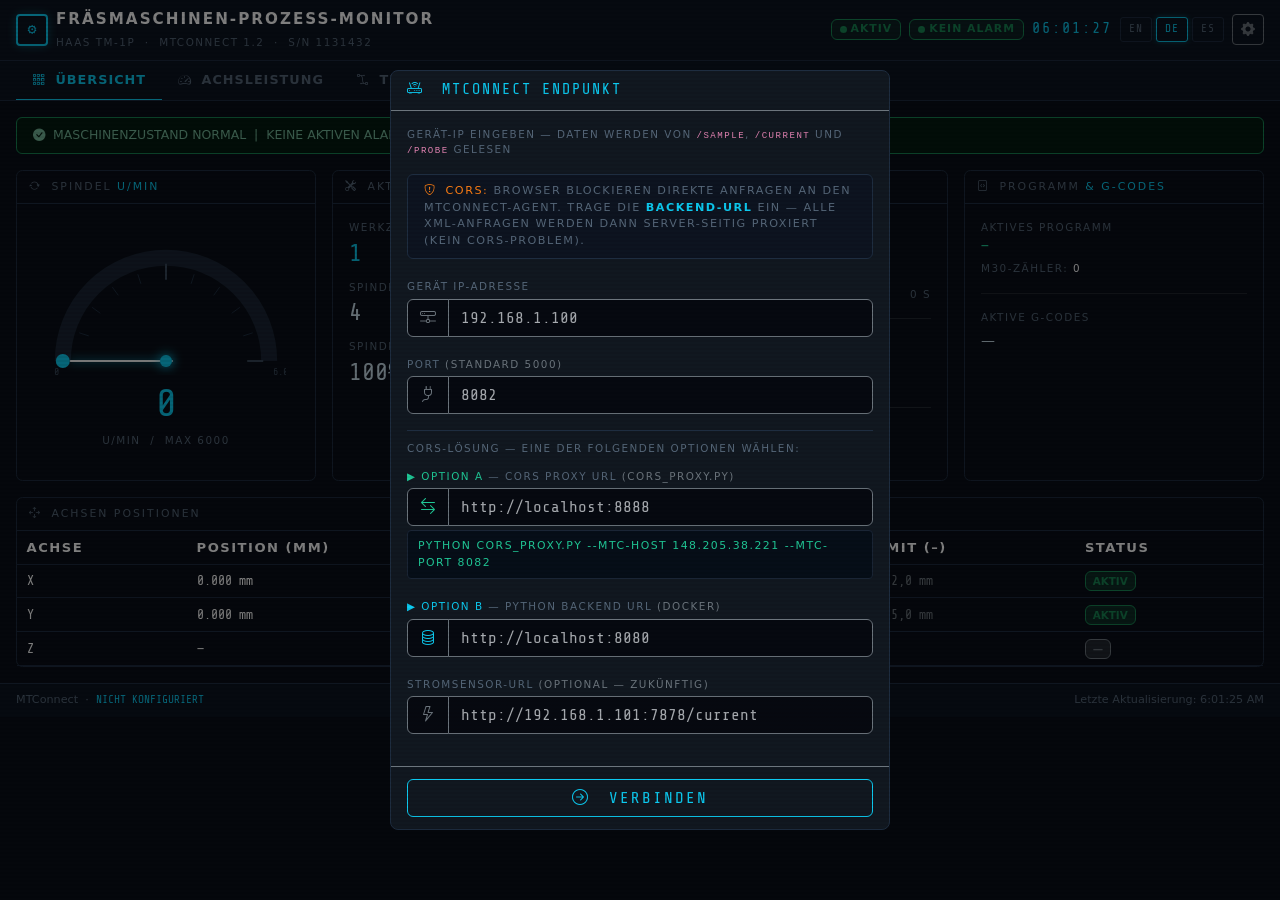
==== IIoT_Haas/frontend/index.html @ 9e387fed "add first functional working Dashboard" ====
<!DOCTYPE html>
<!-- Dokumenttyp-Deklaration: teilt dem Browser mit, dass dies HTML5 ist -->

<html lang="de" data-bs-theme="dark">
<!-- lang wird von setLanguage() dynamisch auf "en", "de" oder "es" gesetzt -->
<!-- data-bs-theme="dark": Bootstrap 5.3 aktiviert damit automatisch den Dunkelmodus -->

<head>
  <!-- HEAD-Bereich: enthält Metadaten, Stylesheets und Seitentitel (wird nicht angezeigt) -->

  <meta charset="UTF-8"/>
  <!-- Zeichenkodierung: UTF-8 unterstützt alle Sonderzeichen, Umlaute und Sonderzeichen aller Sprachen -->

  <meta name="viewport" content="width=device-width, initial-scale=1.0"/>
  <!-- Viewport-Einstellung: passt die Darstellung auf Mobilgeräte an (responsive Design) -->

  <title data-i18n="pageTitle">CNC Fräsmaschinen-Dashboard — TM-1P</title>
  <!-- data-i18n: eigenes Attribut → setLanguage() sucht alle Elemente mit diesem Attribut
       und ersetzt deren Textinhalt mit dem Übersetzungsschlüssel aus dem i18n-Dictionary -->

  <!-- Bootstrap 5.3 CSS: stellt das Rastersystem, Karten, Buttons, Tabellen, Modal usw. bereit -->
  <link rel="stylesheet" href="https://cdn.jsdelivr.net/npm/bootstrap@5.3.3/dist/css/bootstrap.min.css"/>

  <!-- Bootstrap Icons: Vektorsymbole als CSS-Klassen (z.B. bi bi-tools, bi bi-speedometer2) -->
  <link rel="stylesheet" href="https://cdn.jsdelivr.net/npm/bootstrap-icons@1.11.3/font/bootstrap-icons.min.css"/>

  <!-- Google Font "Share Tech Mono": Monospace-Schrift für Messwerte und Koordinaten -->
  <link rel="stylesheet" href="https://fonts.googleapis.com/css2?family=Share+Tech+Mono&display=swap"/>

  <!-- Eigene Stildatei: Farbvariablen, Canvas-Regeln, Tachometer-Layouts, CRT-Effekt usw. -->
  <link rel="stylesheet" href="../css/styles_iiot.css"/>

  <style>
    /* ── Sprachschalter-Styling ──────────────────────────────────────────── */
    /* Drei Flaggen/Kürzel-Buttons in der Navbar rechts neben der Uhr */
    .lang-btn {
      background: transparent;
      border: 1px solid #1e2d40;        /* Dezenter Rahmen in der Hintergrundfarbe */
      border-radius: 3px;
      color: #566779;                   /* Gedämpfte Standardfarbe */
      font-family: 'Share Tech Mono', monospace;
      font-size: .7rem;
      letter-spacing: 1px;
      padding: 3px 8px;
      cursor: pointer;
      transition: color .2s, border-color .2s;   /* Sanfter Farbübergang beim Hover */
    }
    .lang-btn:hover {
      color: #c8dce8;
      border-color: #3a4a5c;
    }
    .lang-btn.active {
      /* Aktive Sprache: Cyan-Akzent und leuchtender Rand */
      color: #0dcaf0;
      border-color: #0dcaf0;
      box-shadow: 0 0 6px rgba(13, 202, 240, .3);
    }
  </style>

</head>

<body>
<!-- BODY-Bereich: alles was hier steht wird im Browser angezeigt -->


<!-- ═══════════════════════════════════════════════════════════════════════ -->
<!--  KONFIGURATIONSMODAL                                                    -->
<!--  Erscheint beim ersten Start oder beim Klick auf das Zahnrad-Symbol.   -->
<!--  Hier werden IP, Port, Sensor-URL und Backend-URL eingegeben.          -->
<!--  Alle sichtbaren Texte tragen data-i18n-Attribute für die Übersetzung. -->
<!-- ═══════════════════════════════════════════════════════════════════════ -->

<div class="modal fade"
     id="configModal"
     data-bs-backdrop="static"
     tabindex="-1"
     aria-labelledby="configModalLabel"
     aria-hidden="true">
  <!-- modal fade: Bootstrap-Modal mit Ein-/Ausblend-Animation -->
  <!-- data-bs-backdrop="static": Modal kann NICHT durch Klick auf den Hintergrund geschlossen werden -->

  <div class="modal-dialog modal-dialog-centered">
    <!-- modal-dialog-centered: zentriert das Modal vertikal auf dem Bildschirm -->

    <div class="modal-content">

      <!-- Kopfzeile des Modals -->
      <div class="modal-header border-secondary py-2">
        <h5 class="modal-title mono text-accent"
            id="configModalLabel"
            style="letter-spacing:2px; font-size:.95rem;">
          <i class="bi bi-router me-2"></i>
          <span data-i18n="modalTitle">MTCONNECT ENDPUNKT</span>
          <!-- data-i18n="modalTitle": Schlüssel im i18n-Dictionary → wird übersetzt -->
        </h5>
      </div>

      <!-- Hauptinhalt des Modals (die Eingabefelder) -->
      <div class="modal-body">

        <!-- Erklärungstext über den Eingabefeldern -->
        <p class="lbl mb-3" data-i18n="modalDesc">
          Gerät-IP eingeben — Daten werden von
          <code>/sample</code>, <code>/current</code> und <code>/probe</code> gelesen
        </p>

        <!-- CORS info banner — shown always -->
        <div class="alert alert-secondary py-2 mb-3 lbl" style="font-size:.7rem; border:1px solid #1e2d40; background:#0d1420;">
          <i class="bi bi-shield-exclamation me-1" style="color:#fd7e14;"></i>
          <span style="color:#fd7e14;">CORS:</span>
          <span style="color:#566779;">
            Browser blockieren direkte Anfragen an den MTConnect-Agent.
            Trage die <strong style="color:#0dcaf0;">Backend-URL</strong> ein —
            alle XML-Anfragen werden dann server-seitig proxiert (kein CORS-Problem).
          </span>
        </div>
        <!-- data-i18n auf einem p-Tag mit code-Elementen:
             Der Inhalt wird per innerHTML ersetzt → code-Tags bleiben erhalten
             weil die Übersetzungen ebenfalls HTML-Strings enthalten -->

        <!-- ─── Eingabefeld: IP-Adresse ─────────────────────────────────── -->
        <label class="lbl mb-1" for="inputIP" data-i18n="labelIP">GERÄT IP-ADRESSE</label>
        <div class="input-group mb-3">
          <span class="input-group-text border-secondary modal-input-bg">
            <i class="bi bi-hdd-network text-secondary"></i>
          </span>
          <input id="inputIP"
                 type="text"
                 class="form-control border-secondary mono text-info modal-input-bg"
                 placeholder="192.168.1.100"
                 autocomplete="off"
                 spellcheck="false"/>
        </div>

        <!-- ─── Eingabefeld: Port ────────────────────────────────────────── -->
        <label class="lbl mb-1" for="inputPort">
          <span data-i18n="labelPort">PORT</span>
          <span class="text-secondary" data-i18n="labelPortHint">(Standard 8082)</span>
        </label>
        <div class="input-group mb-3">
          <span class="input-group-text border-secondary modal-input-bg">
            <i class="bi bi-plug text-secondary"></i>
          </span>
          <input id="inputPort"
                 type="text"
                 class="form-control border-secondary mono text-info modal-input-bg"
                 placeholder="8082"
                 autocomplete="off"/>
        </div>

        <!-- ─── Trennlinie ────────────────────────────────────────────────── -->
        <div class="lbl mb-2" style="border-top:1px solid #1e2d40; padding-top:10px;">
          CORS-LÖSUNG — eine der folgenden Optionen wählen:
        </div>

        <!-- ─── Option A: CORS-Proxy (empfohlen) ─────────────────────────── -->
        <!-- Startet cors_proxy.py lokal → leitet XML server-seitig weiter    -->
        <label class="lbl mb-1" for="inputProxy">
          <span style="color:#20c997;">▶ OPTION A</span>
          — CORS PROXY URL
          <span class="text-secondary">(cors_proxy.py)</span>
        </label>
        <div class="input-group mb-1">
          <span class="input-group-text border-secondary modal-input-bg">
            <i class="bi bi-arrow-left-right" style="color:#20c997;"></i>
          </span>
          <input id="inputProxy"
                 type="text"
                 class="form-control border-secondary mono modal-input-bg"
                 style="color:#20c997;"
                 placeholder="http://localhost:8888"
                 autocomplete="off"/>
        </div>
        <!-- Befehl zum Starten des Proxys — direkt kopierbar -->
        <div class="lbl mb-3" style="background:#060e18; border:1px solid #1a2535;
             border-radius:4px; padding:7px 10px; font-size:.68rem; color:#3a4a5c;">
          <span style="color:#20c997; user-select:all;">python cors_proxy.py --mtc-host 148.205.38.221 --mtc-port 8082</span>
        </div>

        <!-- ─── Option B: Python-Backend (Docker) ────────────────────────── -->
        <label class="lbl mb-1" for="inputBackend">
          <span style="color:#0dcaf0;">▶ OPTION B</span>
          — PYTHON BACKEND URL
          <span class="text-secondary">(Docker)</span>
        </label>
        <div class="input-group mb-3">
          <span class="input-group-text border-secondary modal-input-bg">
            <i class="bi bi-database" style="color:#0dcaf0;"></i>
          </span>
          <input id="inputBackend"
                 type="text"
                 class="form-control border-secondary mono modal-input-bg"
                 style="color:#0dcaf0;"
                 placeholder="http://localhost:8080"
                 autocomplete="off"/>
        </div>

        <!-- ─── Stromsensor-URL (optional, zukünftig) ────────────────────── -->
        <label class="lbl mb-1" for="inputSensor">
          STROMSENSOR-URL
          <span class="text-secondary">(optional — zukünftig)</span>
        </label>
        <div class="input-group mb-3">
          <span class="input-group-text border-secondary modal-input-bg">
            <i class="bi bi-lightning text-secondary"></i>
          </span>
          <input id="inputSensor"
                 type="text"
                 class="form-control border-secondary mono modal-input-bg"
                 style="color:#566779;"
                 placeholder="http://192.168.1.101:7878/current"
                 autocomplete="off"/>
        </div>

        <!-- Feedback-Bereich: zeigt Verbindungsstatus an (grün/rot/grau) -->
        <div id="connFeedback" class="alert py-2 mb-0 d-none" role="alert"></div>
        <!-- d-none: zunächst versteckt; app.js macht ihn sichtbar nach dem Verbindungsversuch -->

      </div><!-- /modal-body -->

      <!-- Fußzeile des Modals mit dem Verbinden-Button -->
      <div class="modal-footer border-secondary py-2">
        <button class="btn btn-outline-info w-100 mono"
                style="letter-spacing:2px;"
                onclick="applyConfig()">
          <!-- onclick="applyConfig()": ruft die Funktion in app.js auf -->
          <i class="bi bi-arrow-right-circle me-2"></i>
          <span data-i18n="btnConnect">VERBINDEN</span>
        </button>
      </div>

    </div><!-- /modal-content -->
  </div><!-- /modal-dialog -->
</div><!-- /configModal -->


<!-- ═══════════════════════════════════════════════════════════════════════ -->
<!--  NAVIGATIONSLEISTE (Navbar)                                             -->
<!--  Zeigt Logo, Gerätename, Statusbadges, Uhr, Sprache und Einstellungen  -->
<!-- ═══════════════════════════════════════════════════════════════════════ -->

<nav class="navbar navbar-dark px-3 py-2">
  <!-- navbar navbar-dark: Bootstrap-Navigationsleiste im Dunkelmodus -->

  <!-- Linke Seite: Logo + Gerätename -->
  <div class="d-flex align-items-center gap-2">

    <!-- Logo-Icon (Zahnrad-Symbol mit Leuchtrahmen aus styles.css) -->
    <span class="brand-icon">⚙</span>

    <div>
      <span class="navbar-brand mb-0 text-white fw-bold"
            style="letter-spacing:2px; font-size:.95rem;"
            data-i18n="navTitle">
        FRÄSMASCHINEN-PROZESS-MONITOR
      </span><br>
      <!-- Untertitel mit festen technischen Angaben (keine Übersetzung nötig) -->
      <span class="lbl">HAAS TM-1P &nbsp;·&nbsp; MTConnect 1.2 &nbsp;·&nbsp; S/N 1131432</span>
    </div>
  </div>

  <!-- Rechte Seite: Statusbadges + Uhr + Sprachschalter + Einstellungsbutton -->
  <div class="d-flex align-items-center gap-2 flex-wrap">
    <!-- flex-wrap: Elemente umbrechen wenn der Platz nicht reicht -->

    <!-- Maschinenstatus-Badge -->
    <span id="machineStatus"
          class="badge d-flex align-items-center gap-1 px-2 py-1 border border-success text-success bg-success bg-opacity-10"
          style="font-size:.68rem; letter-spacing:1px;">
      <span class="pulse-dot"></span>
      <!-- pulse-dot: pulsierender Punkt aus styles.css -->
      <span id="statusText" data-i18n="statusActive">AKTIV</span>
    </span>

    <!-- Alarmstatus-Badge -->
    <span id="alarmStatus"
          class="badge d-flex align-items-center gap-1 px-2 py-1 border border-success text-success bg-success bg-opacity-10"
          style="font-size:.68rem; letter-spacing:1px;">
      <span class="pulse-dot"></span>
      <span id="alarmText" data-i18n="statusNoAlarm">KEIN ALARM</span>
    </span>

    <!-- Wanduhr: wird von tickClock() in app.js jede Sekunde aktualisiert -->
    <span id="wallClock" class="mono text-accent" style="font-size:.95rem; letter-spacing:2px;">
      --:--:--
    </span>

    <!-- ── Sprachschalter: drei Buttons (EN / DE / ES) ─────────────────── -->
    <!-- setLanguage() in i18n.js wird beim Klick aufgerufen               -->
    <!-- Die aktive Sprache erhält die CSS-Klasse "active" (Cyan-Farbe)    -->
    <div class="d-flex gap-1">
      <button class="lang-btn" id="lang-en" onclick="setLanguage('en')">EN</button>
      <button class="lang-btn active" id="lang-de" onclick="setLanguage('de')">DE</button>
      <button class="lang-btn" id="lang-es" onclick="setLanguage('es')">ES</button>
    </div>
    <!-- lang-btn active: Standardsprache Deutsch ist beim Start aktiv -->

    <!-- Zahnrad-Button: öffnet das Konfigurationsmodal -->
    <button class="btn btn-sm btn-outline-secondary"
            data-bs-toggle="modal"
            data-bs-target="#configModal"
            title="Configure endpoint">
      <i class="bi bi-gear-fill"></i>
    </button>

  </div>
</nav><!-- /navbar -->


<!-- ═══════════════════════════════════════════════════════════════════════ -->
<!--  TAB-LEISTE                                                             -->
<!--  Vier Tabs: Übersicht, Achsleistung, Trajektorie, Stromsensor           -->
<!--  Alle Tab-Beschriftungen tragen data-i18n-Attribute                     -->
<!-- ═══════════════════════════════════════════════════════════════════════ -->

<ul class="nav nav-tabs" id="mainTabs" role="tablist">
  <!-- nav nav-tabs: Bootstrap-Komponente für Tab-Navigation -->

  <li class="nav-item" role="presentation">
    <button class="nav-link active" data-bs-toggle="tab" data-bs-target="#tab-overview" type="button" role="tab">
      <i class="bi bi-grid-3x3-gap me-1"></i>
      <span data-i18n="tabOverview">ÜBERSICHT</span>
    </button>
  </li>

  <li class="nav-item" role="presentation">
    <button class="nav-link" data-bs-toggle="tab" data-bs-target="#tab-axes" type="button" role="tab">
      <i class="bi bi-speedometer2 me-1"></i>
      <span data-i18n="tabAxes">ACHSLEISTUNG</span>
    </button>
  </li>

  <li class="nav-item" role="presentation">
    <button class="nav-link" data-bs-toggle="tab" data-bs-target="#tab-trajectory" type="button" role="tab">
      <i class="bi bi-bezier2 me-1"></i>
      <span data-i18n="tabTrajectory">TRAJEKTORIE</span>
    </button>
  </li>

  <li class="nav-item" role="presentation">
    <button class="nav-link" data-bs-toggle="tab" data-bs-target="#tab-sensor" type="button" role="tab">
      <i class="bi bi-lightning-charge me-1"></i>
      <span data-i18n="tabSensor">STROMSENSOR</span>
    </button>
  </li>

</ul><!-- /nav nav-tabs -->


<!-- ═══════════════════════════════════════════════════════════════════════ -->
<!--  TAB-INHALTE                                                            -->
<!-- ═══════════════════════════════════════════════════════════════════════ -->

<div class="tab-content p-3" id="mainTabContent">
  <!-- tab-content: Bootstrap-Container der alle Tab-Panels enthält -->
  <!-- p-3: Innenabstand 1rem auf allen Seiten -->


  <!-- ═══════════════════════════════════════════════════════════════════ -->
  <!-- TAB 1 — ÜBERSICHT                                                   -->
  <!-- ═══════════════════════════════════════════════════════════════════ -->

  <div class="tab-pane fade show active" id="tab-overview" role="tabpanel">
    <!-- tab-pane fade show active: dieser Panel ist beim Start sichtbar -->

    <!-- Alarm-Banner: wird von renderUI() in app.js dynamisch aktualisiert -->
    <div id="alertBar"
         class="alert alert-success border-success d-flex align-items-center gap-2 py-2 mb-3"
         style="font-size:.78rem;">
      <i class="bi bi-check-circle-fill"></i>
      <span data-i18n="alertOk">MASCHINENZUSTAND NORMAL &nbsp;|&nbsp; KEINE AKTIVEN ALARME</span>
    </div>

    <!-- Bootstrap-Raster: 1 → 2 → 4 Spalten je nach Bildschirmbreite -->
    <div class="row g-3">

      <!-- ─── Karte: Spindel-Tachometer ────────────────────────────────── -->
      <div class="col-12 col-sm-6 col-xl-3">
        <div class="card h-100">
          <div class="card-header">
            <i class="bi bi-arrow-repeat me-1"></i>
            <span data-i18n="cardSpindle">SPINDEL</span> <span class="hl" data-i18n="unitRPM">U/MIN</span>
          </div>
          <div class="card-body d-flex flex-column align-items-center justify-content-center py-2">
            <!-- Canvas: wird von drawTacho() in app.js gezeichnet -->
            <canvas id="spindleTacho" class="tacho" width="240" height="140"></canvas>
            <!-- Numerischer Wert unter dem Tachometer -->
            <div id="spindleVal" class="val-xl text-accent mt-n3">0</div>
            <div class="lbl">
              <span data-i18n="unitRPM">U/MIN</span> &nbsp;/&nbsp;
              <span data-i18n="max">max</span> 6000
            </div>
          </div>
        </div>
      </div>

      <!-- ─── Karte: Aktives Werkzeug ───────────────────────────────────── -->
      <div class="col-12 col-sm-6 col-xl-3">
        <div class="card h-100">
          <div class="card-header">
            <i class="bi bi-tools me-1"></i>
            <span data-i18n="cardActiveTool">AKTIVES WERKZEUG</span>
          </div>
          <div class="card-body">
            <div class="row row-cols-2 g-2">

              <div class="col">
                <div class="lbl" data-i18n="lblToolNum">Werkzeug-Nr.</div>
                <div id="toolNum" class="val-lg text-accent">—</div>
              </div>
              <div class="col">
                <div class="lbl" data-i18n="lblStation">Station</div>
                <div id="station" class="val-lg">—</div>
              </div>
              <div class="col">
                <div class="lbl" data-i18n="lblSpindleNum">Spindel-Nr.</div>
                <div id="spNum" class="val-lg">—</div>
              </div>
              <div class="col">
                <div class="lbl" data-i18n="lblMaxPower">Max. Leistung</div>
                <div id="maxPwr" class="val-lg text-warning">—</div>
              </div>
              <div class="col">
                <div class="lbl" data-i18n="lblSpindleOvrd">Spindel-Override</div>
                <div id="ssovrd" class="val-lg">—</div>
              </div>
              <div class="col">
                <div class="lbl" data-i18n="lblFeedOvrd">Vorschub-Override</div>
                <div id="fdovrd" class="val-lg">—</div>
              </div>

            </div>
          </div>
        </div>
      </div>

      <!-- ─── Karte: Zykluszeit ─────────────────────────────────────────── -->
      <div class="col-12 col-sm-6 col-xl-3">
        <div class="card h-100">
          <div class="card-header">
            <i class="bi bi-stopwatch me-1"></i>
            <span data-i18n="cardCycleTime">ZYKLUSZEIT</span>
          </div>
          <div class="card-body d-flex flex-column justify-content-around">

            <!-- Große Digitaluhr-Anzeige -->
            <div class="text-center">
              <div id="cycleTimer">00:00</div>
              <!-- cycleTimer: Styling in styles.css (Monospace, groß, grün) -->
              <div class="d-flex justify-content-between lbl mt-1">
                <span data-i18n="lblThisCycle">DIESER ZYKLUS</span>
                <span id="cycleRaw">—</span>
              </div>
            </div>

            <hr class="border-secondary"/>

            <div>
              <div class="lbl mb-1">
                <i class="bi bi-clock-history me-1"></i>
                <span data-i18n="lblSpindleTime">SPINDELLAUFZEIT</span>
              </div>
              <div id="spindleTimeDisp" class="val-lg text-accent">—</div>
            </div>

            <hr class="border-secondary"/>

            <div>
              <div class="lbl mb-1">
                <i class="bi bi-cpu me-1"></i>
                <span data-i18n="lblMachineRuntime">MASCHINENLAUFZEIT</span>
              </div>
              <div id="machRT" class="val-sm text-warning mono">—</div>
            </div>

          </div>
        </div>
      </div>

      <!-- ─── Karte: NC-Programm und G-Codes ───────────────────────────── -->
      <div class="col-12 col-sm-6 col-xl-3">
        <div class="card h-100">
          <div class="card-header">
            <i class="bi bi-file-code me-1"></i>
            <span data-i18n="cardProgram">PROGRAMM</span> <span class="hl">&amp; G-CODES</span>
          </div>
          <div class="card-body">
            <div class="lbl" data-i18n="lblActiveProgram">AKTIVES PROGRAMM</div>
            <div id="progName" class="mono text-accent2 mb-1"
                 style="font-size:.9rem; word-break:break-all;">—</div>
            <div class="lbl mb-2">
              <span data-i18n="lblM30">M30-Zähler:</span>
              <span id="m30c" class="text-white">—</span>
            </div>
            <hr class="border-secondary"/>
            <div class="lbl mb-1" data-i18n="lblActiveGcodes">AKTIVE G-CODES</div>
            <div id="gcodesWrap">—</div>
            <!-- gcodesWrap: app.js füllt diesen Bereich mit gcode-chip Spans -->
          </div>
        </div>
      </div>

      <!-- ─── Tabelle: Achspositionen ───────────────────────────────────── -->
      <div class="col-12">
        <div class="card">
          <div class="card-header">
            <i class="bi bi-arrows-move me-1"></i>
            <span data-i18n="cardAxisPos">ACHSEN POSITIONEN</span>
          </div>
          <div class="card-body p-0">
            <!-- p-0: Kein Innenabstand damit die Tabelle randlos wirkt -->
            <div class="table-responsive">
              <table class="table table-dark table-sm table-hover axis-tbl mb-0"
                     style="--bs-table-bg:transparent; --bs-table-border-color:var(--bs-border-color);">
                <thead>
                  <tr>
                    <th class="lbl" data-i18n="thAxis">ACHSE</th>
                    <th class="lbl" data-i18n="thPosition">POSITION (mm)</th>
                    <th class="lbl" data-i18n="thMaxSpeed">MAX. GESCHW.</th>
                    <th class="lbl" data-i18n="thLimit">LIMIT (–)</th>
                    <th class="lbl" data-i18n="thStatus">STATUS</th>
                  </tr>
                </thead>
                <tbody>
                  <tr>
                    <td class="axis-name">X</td>
                    <td class="axis-val" id="xPos">—</td>
                    <td class="text-accent2 mono">169,3 mm/s</td>
                    <td class="text-secondary mono">-762,0 mm</td>
                    <td><span class="badge bg-success bg-opacity-25 text-success border border-success"
                              style="font-size:.65rem;" data-i18n="badgeEnabled">AKTIV</span></td>
                  </tr>
                  <tr>
                    <td class="axis-name">Y</td>
                    <td class="axis-val" id="yPos">—</td>
                    <td class="text-accent2 mono">169,3 mm/s</td>
                    <td class="text-secondary mono">-305,0 mm</td>
                    <td><span class="badge bg-success bg-opacity-25 text-success border border-success"
                              style="font-size:.65rem;" data-i18n="badgeEnabled">AKTIV</span></td>
                  </tr>
                  <tr>
                    <td class="axis-name">Z</td>
                    <td class="axis-val" id="zPos">—</td>
                    <td class="text-secondary mono">—</td>
                    <td class="text-secondary mono">—</td>
                    <td><span class="badge bg-secondary bg-opacity-25 text-secondary border border-secondary"
                              style="font-size:.65rem;">—</span></td>
                  </tr>
                </tbody>
              </table>
            </div>
          </div>
        </div>
      </div>

    </div><!-- /row Übersicht -->
  </div><!-- /tab-overview -->


  <!-- ═══════════════════════════════════════════════════════════════════ -->
  <!-- TAB 2 — ACHSLEISTUNG                                                -->
  <!-- ═══════════════════════════════════════════════════════════════════ -->

  <div class="tab-pane fade" id="tab-axes" role="tabpanel">
    <div class="row g-3">

      <!-- X-Achsen-Tachometer -->
      <div class="col-12 col-md-4">
        <div class="card h-100">
          <div class="card-header">
            <i class="bi bi-arrow-left-right me-1"></i>
            <span data-i18n="axisX">X-ACHSE</span> <span class="hl" data-i18n="lblVelocity">GESCHWINDIGKEIT</span>
          </div>
          <div class="card-body d-flex flex-column align-items-center justify-content-center">
            <canvas id="tachoX" class="tacho" width="240" height="140"></canvas>
            <div id="velXVal" class="val-xl text-accent mt-n3">0.0</div>
            <div class="lbl">mm/s &nbsp;/&nbsp; <span data-i18n="max">max</span> 169,3</div>
            <!-- Fortschrittsbalken: zeigt Prozent der Maximalgeschwindigkeit -->
            <div class="progress w-100 mt-3" style="height:4px; background:#1a2535;">
              <div id="barX" class="progress-bar bg-info" style="width:0%; transition:width .5s;"></div>
            </div>
          </div>
        </div>
      </div>

      <!-- Y-Achsen-Tachometer -->
      <div class="col-12 col-md-4">
        <div class="card h-100">
          <div class="card-header">
            <i class="bi bi-arrow-up-down me-1"></i>
            <span data-i18n="axisY">Y-ACHSE</span> <span class="hl" data-i18n="lblVelocity">GESCHWINDIGKEIT</span>
          </div>
          <div class="card-body d-flex flex-column align-items-center justify-content-center">
            <canvas id="tachoY" class="tacho" width="240" height="140"></canvas>
            <div id="velYVal" class="val-xl text-accent2 mt-n3">0.0</div>
            <div class="lbl">mm/s &nbsp;/&nbsp; <span data-i18n="max">max</span> 169,3</div>
            <div class="progress w-100 mt-3" style="height:4px; background:#1a2535;">
              <div id="barY" class="progress-bar bg-success" style="width:0%; transition:width .5s;"></div>
            </div>
          </div>
        </div>
      </div>

      <!-- Spindel-Tachometer -->
      <div class="col-12 col-md-4">
        <div class="card h-100">
          <div class="card-header">
            <i class="bi bi-arrow-repeat me-1"></i>
            <span data-i18n="cardSpindle">SPINDEL</span> <span class="hl" data-i18n="unitRPM">U/MIN</span>
          </div>
          <div class="card-body d-flex flex-column align-items-center justify-content-center">
            <canvas id="tachoS" class="tacho" width="240" height="140"></canvas>
            <div id="velSVal" class="val-xl text-accent mt-n3">0</div>
            <div class="lbl"><span data-i18n="unitRPM">U/MIN</span> &nbsp;/&nbsp; <span data-i18n="max">max</span> 6000</div>
            <div class="progress w-100 mt-3" style="height:4px; background:#1a2535;">
              <div id="barS" class="progress-bar bg-info" style="width:0%; transition:width .5s;"></div>
            </div>
          </div>
        </div>
      </div>

      <!-- Maschinenparameter-Raster -->
      <div class="col-12">
        <div class="card">
          <div class="card-header">
            <i class="bi bi-sliders me-1"></i>
            <span data-i18n="cardMachineParams">MASCHINENPARAMETER</span>
          </div>
          <div class="card-body">
            <div class="row row-cols-2 row-cols-md-4 g-3">
              <!-- Feste Werte aus der Maschinenspezifikation -->
              <div class="col">
                <div class="lbl" data-i18n="lblMaxFeed">Max. Vorschubrate</div>
                <div class="val-lg text-accent">10160 <small class="lbl">mm/min</small></div>
              </div>
              <div class="col">
                <div class="lbl" data-i18n="lblMaxAccel">Max. Beschleunigung</div>
                <div class="val-lg">549,3 <small class="lbl">mm/s²</small></div>
              </div>
              <div class="col">
                <div class="lbl" data-i18n="lblContourAccel">Max. Kontur-Beschl.</div>
                <div class="val-lg">366,2 <small class="lbl">mm</small></div>
              </div>
              <div class="col">
                <div class="lbl" data-i18n="lblTimeConst">Zeitkonstante</div>
                <div class="val-lg">3,0 <small class="lbl">s</small></div>
              </div>
              <div class="col">
                <div class="lbl" data-i18n="lblCornerRound">Eckenrundung</div>
                <div class="val-lg">0,635 <small class="lbl">mm</small></div>
              </div>
              <!-- Dynamische Werte von renderUI() -->
              <div class="col">
                <div class="lbl" data-i18n="lblRapidOvrd">Eilgang-Override</div>
                <div id="rovrd2" class="val-lg text-accent2">—</div>
              </div>
              <div class="col">
                <div class="lbl" data-i18n="lblFeedOvrd">Vorschub-Override</div>
                <div id="fdovrd2" class="val-lg">—</div>
              </div>
              <div class="col">
                <div class="lbl" data-i18n="lblMachineRuntime">Maschinenlaufzeit</div>
                <div id="machRT2" class="val-lg text-warning">—</div>
              </div>
            </div>
          </div>
        </div>
      </div>

    </div><!-- /row Achsleistung -->
  </div><!-- /tab-axes -->


  <!-- ═══════════════════════════════════════════════════════════════════ -->
  <!-- TAB 3 — TRAJEKTORIE                                                 -->
  <!-- ═══════════════════════════════════════════════════════════════════ -->

  <div class="tab-pane fade" id="tab-trajectory" role="tabpanel">

    <!-- Informationshinweis -->
    <div class="alert alert-secondary border-secondary d-flex align-items-center gap-2 py-2 mb-3 lbl">
      <i class="bi bi-info-circle-fill"></i>
      <span data-i18n="trajectoryHint">
        Werkzeugbahn aus Positionsverlauf &nbsp;·&nbsp; Grüner Punkt = aktuelle Position
      </span>
    </div>

    <div class="row g-3">

      <!-- XY-Ansicht (Draufsicht) -->
      <div class="col-12 col-md-4">
        <div class="card">
          <div class="card-header">
            <i class="bi bi-bounding-box me-1"></i>X–Y
            <small class="text-secondary" data-i18n="viewTop">(DRAUFSICHT)</small>
          </div>
          <div class="card-body p-2">
            <!-- Canvas: drawTrajectory() in app.js zeichnet die Bahnkurve -->
            <canvas id="viewXY" class="traj"></canvas>
            <div class="d-flex justify-content-between lbl mt-2">
              <span>X: <span id="xyX" class="text-accent mono">—</span></span>
              <span>Y: <span id="xyY" class="text-accent mono">—</span></span>
            </div>
          </div>
        </div>
      </div>

      <!-- XZ-Ansicht (Frontansicht) -->
      <div class="col-12 col-md-4">
        <div class="card">
          <div class="card-header">
            <i class="bi bi-bounding-box me-1"></i>X–Z
            <small class="text-secondary" data-i18n="viewFront">(FRONTANSICHT)</small>
          </div>
          <div class="card-body p-2">
            <canvas id="viewXZ" class="traj"></canvas>
            <div class="d-flex justify-content-between lbl mt-2">
              <span>X: <span id="xzX" class="text-accent mono">—</span></span>
              <span>Z: <span id="xzZ" class="text-accent mono">—</span></span>
            </div>
          </div>
        </div>
      </div>

      <!-- YZ-Ansicht (Seitenansicht) -->
      <div class="col-12 col-md-4">
        <div class="card">
          <div class="card-header">
            <i class="bi bi-bounding-box me-1"></i>Y–Z
            <small class="text-secondary" data-i18n="viewSide">(SEITENANSICHT)</small>
          </div>
          <div class="card-body p-2">
            <canvas id="viewYZ" class="traj"></canvas>
            <div class="d-flex justify-content-between lbl mt-2">
              <span>Y: <span id="yzY" class="text-accent mono">—</span></span>
              <span>Z: <span id="yzZ" class="text-accent mono">—</span></span>
            </div>
          </div>
        </div>
      </div>

    </div><!-- /row Trajektorie -->
  </div><!-- /tab-trajectory -->


  <!-- ═══════════════════════════════════════════════════════════════════ -->
  <!-- TAB 4 — STROMSENSOR                                                 -->
  <!-- ═══════════════════════════════════════════════════════════════════ -->

  <div class="tab-pane fade" id="tab-sensor" role="tabpanel">

    <!-- Warnhinweis: Sensor noch nicht verbunden -->
    <div class="alert alert-warning border-warning d-flex align-items-center gap-2 py-2 mb-3"
         style="font-size:.78rem;">
      <i class="bi bi-lightning-charge-fill"></i>
      <span data-i18n="sensorNotConnected">
        SENSORDATEN NOCH NICHT VERBUNDEN &nbsp;|&nbsp; INTERFACE VORBEREITET
      </span>
    </div>

    <div class="row g-3">

      <!-- Spindel-Stromkanal -->
      <div class="col-12 col-md-4">
        <div class="card sensor-card h-100" id="ch-spindle">
          <!-- sensor-card: gestrichelter Rand = offline; Klasse "live" = grün -->
          <div class="card-header">
            <i class="bi bi-arrow-repeat me-1"></i>
            <span data-i18n="sensorSpindleCh">SPINDELSTROM</span>
          </div>
          <div class="card-body">
            <div class="ch-val" id="sensorSpindle">—.—</div>
            <div class="lbl" data-i18n="unitAmpere">AMPERE (A)</div>
            <!-- Sparkline-Canvas: drawMiniChart() in app.js zeichnet den Verlauf -->
            <canvas class="sparkline mt-2" id="chartSpindle"></canvas>
          </div>
        </div>
      </div>

      <!-- X-Achsen-Stromkanal -->
      <div class="col-12 col-md-4">
        <div class="card sensor-card h-100" id="ch-x">
          <div class="card-header">
            <i class="bi bi-arrow-left-right me-1"></i>
            <span data-i18n="sensorXCh">X-ACHSEN-STROM</span>
          </div>
          <div class="card-body">
            <div class="ch-val" id="sensorX">—.—</div>
            <div class="lbl" data-i18n="unitAmpere">AMPERE (A)</div>
            <canvas class="sparkline mt-2" id="chartX"></canvas>
          </div>
        </div>
      </div>

      <!-- Y-Achsen-Stromkanal -->
      <div class="col-12 col-md-4">
        <div class="card sensor-card h-100" id="ch-y">
          <div class="card-header">
            <i class="bi bi-arrow-up-down me-1"></i>
            <span data-i18n="sensorYCh">Y-ACHSEN-STROM</span>
          </div>
          <div class="card-body">
            <div class="ch-val" id="sensorY">—.—</div>
            <div class="lbl" data-i18n="unitAmpere">AMPERE (A)</div>
            <canvas class="sparkline mt-2" id="chartY"></canvas>
          </div>
        </div>
      </div>

      <!-- Berechnete Kennwerte -->
      <div class="col-12">
        <div class="card">
          <div class="card-header">
            <i class="bi bi-calculator me-1"></i>
            <span data-i18n="cardComputedMetrics">BERECHNETE KENNWERTE</span>
            <span class="hl" data-i18n="metricsHint">(nach Sensorverbindung aktiv)</span>
          </div>
          <div class="card-body">
            <div class="row row-cols-2 row-cols-md-4 g-3">
              <!-- Alle vier Werte werden von updateSensorUI() in app.js befüllt -->
              <div class="col">
                <div class="lbl" data-i18n="lblPowerEst">Leistungsschätzung</div>
                <div id="derPower" class="val-lg text-secondary">— W</div>
              </div>
              <div class="col">
                <div class="lbl" data-i18n="lblRMS">Effektivwert (RMS)</div>
                <div id="derRMS" class="val-lg text-secondary">— A</div>
              </div>
              <div class="col">
                <div class="lbl" data-i18n="lblPeak">Spitzenstrom</div>
                <div id="derPeak" class="val-lg text-secondary">— A</div>
              </div>
              <div class="col">
                <div class="lbl" data-i18n="lblLoad">Auslastung</div>
                <div id="derLoad" class="val-lg text-secondary">— %</div>
              </div>
            </div>
          </div>
        </div>
      </div>

      <!-- Integrations-Anleitung -->
      <div class="col-12">
        <div class="card">
          <div class="card-header">
            <i class="bi bi-code-slash me-1"></i>
            <span data-i18n="cardIntegration">INTEGRATIONSANLEITUNG</span>
          </div>
          <div class="card-body">
            <!-- Syntaxhervorgehobener Code-Block (kein Sprachschalter nötig — Code ist sprachneutral) -->
            <div class="code-block">
              <span style="color:#3a4a5c;">// 1. <span data-i18n="codeComment1">Sensor-URL im ⚙ Modal eingeben oder in app.js setzen:</span></span><br>
              <span style="color:#0dcaf0;">let</span>
              <span style="color:#c8dce8;">SENSOR_ENDPOINT</span> =
              <span style="color:#20c997;">'http://192.168.1.101:7878/current'</span>;<br><br>

              <span style="color:#3a4a5c;">// 2. <span data-i18n="codeComment2">Erwartetes JSON-Format:</span></span><br>
              <span style="color:#c8dce8;">{</span><br>
              &nbsp;&nbsp;<span style="color:#20c997;">"spindle_A"</span>: <span style="color:#fd7e14;">12.4</span>,<br>
              &nbsp;&nbsp;<span style="color:#20c997;">"x_axis_A"</span>:  <span style="color:#fd7e14;">3.1</span>,<br>
              &nbsp;&nbsp;<span style="color:#20c997;">"y_axis_A"</span>:  <span style="color:#fd7e14;">2.7</span>,<br>
              &nbsp;&nbsp;<span style="color:#20c997;">"timestamp"</span>: <span style="color:#20c997;">"ISO8601"</span><br>
              <span style="color:#c8dce8;">}</span><br><br>
              <span style="color:#3a4a5c;">// 3. <span data-i18n="codeComment3">Dashboard fragt automatisch jede Sekunde ab.</span></span>
            </div>
          </div>
        </div>
      </div>

    </div><!-- /row Sensor -->
  </div><!-- /tab-sensor -->

</div><!-- /tab-content -->


<!-- ═══════════════════════════════════════════════════════════════════════ -->
<!--  FUSSZEILE                                                               -->
<!-- ═══════════════════════════════════════════════════════════════════════ -->

<footer class="d-flex align-items-center justify-content-between px-3 py-2">

  <!-- Verbindungs-URL (wird von testConnection() in app.js aktualisiert) -->
  <span>
    MTConnect &nbsp;·&nbsp;
    <span id="ipDisplay" class="text-accent mono" data-i18n="footerNotConfigured">NICHT KONFIGURIERT</span>
  </span>

  <!-- Aktualisierungsindikator -->
  <span class="d-flex align-items-center gap-2">
    <span class="refresh-dot"></span>
    <!-- refresh-dot: pulsierender grüner Punkt aus styles.css -->
    <span data-i18n="footerRefresh">AKTUALISIERUNG ALLE 1 s</span>
  </span>

  <!-- Zeitstempel der letzten Aktualisierung -->
  <span id="lastUpdate" data-i18n="footerLastUpdate">Letzte Aktualisierung: —</span>

</footer>


<!-- ═══════════════════════════════════════════════════════════════════════ -->
<!--  SKRIPTE                                                                 -->
<!--  Reihenfolge wichtig: Bootstrap → i18n → app.js                         -->
<!--  Bootstrap muss zuerst geladen werden (definiert bootstrap-Objekt)       -->
<!--  i18n.js muss vor app.js geladen werden (definiert setLanguage())        -->
<!-- ═══════════════════════════════════════════════════════════════════════ -->

<!-- Bootstrap 5 JavaScript: enthält Popper.js für Modals, Tooltips usw. -->
<script src="https://cdn.jsdelivr.net/npm/bootstrap@5.3.3/dist/js/bootstrap.bundle.min.js"></script>

<!-- Übersetzungsdatei: definiert das i18n-Dictionary und setLanguage() -->
<script src="../js/js_i18n.js"></script>

<!-- Hauptanwendungslogik: Datenabruf, Parsing, Canvas-Zeichnung, UI-Rendering -->
<script src="../js/app.js"></script>

</body>
</html>
---- IIoT_Haas/css/styles_iiot.css ----
/* =============================================================
   CNC Milling Process Dashboard — Custom Styles
   Depends on: Bootstrap 5.3, Bootstrap Icons 1.11
   ============================================================= */

/* ── CSS Variables ─────────────────────────────────────────── */
:root {
  --bs-body-bg:      #0b0f18;
  --bs-body-color:   #c8dce8;
  --bs-border-color: #1e2d40;
  --bs-card-bg:      #111820;
  --accent:          #0dcaf0;   /* Bootstrap cyan  */
  --accent2:         #20c997;   /* Bootstrap teal  */
  --mono:            'Share Tech Mono', monospace;
}

/* ── Base ──────────────────────────────────────────────────── */
body {
  background: var(--bs-body-bg);
  font-size: .875rem;
}

/* CRT scanline overlay */
body::after {
  content: '';
  position: fixed;
  inset: 0;
  pointer-events: none;
  z-index: 9990;
  background: repeating-linear-gradient(
    0deg,
    transparent,
    transparent 2px,
    rgba(0, 0, 0, .06) 2px,
    rgba(0, 0, 0, .06) 4px
  );
}

/* ── Navbar ────────────────────────────────────────────────── */
.navbar {
  border-bottom: 1px solid var(--bs-border-color);
  background: #0d1420 !important;
}

.brand-icon {
  width: 32px;
  height: 32px;
  border: 2px solid var(--accent);
  border-radius: 4px;
  display: inline-flex;
  align-items: center;
  justify-content: center;
  color: var(--accent);
  font-family: var(--mono);
  font-size: 15px;
  box-shadow: 0 0 10px rgba(13, 202, 240, .3);
}

/* ── Cards ─────────────────────────────────────────────────── */
.card {
  background: var(--bs-card-bg);
  border: 1px solid var(--bs-border-color);
  border-radius: .4rem;
}

.card-header {
  background: transparent;
  border-bottom: 1px solid var(--bs-border-color);
  font-size: .68rem;
  letter-spacing: 2px;
  text-transform: uppercase;
  color: #566779;
  padding: .5rem .75rem;
}

.card-header .hl {
  color: var(--accent);
}

/* ── Typography helpers ────────────────────────────────────── */
.mono    { font-family: var(--mono); }
.val-xl  { font-family: var(--mono); font-size: 2.4rem; }
.val-lg  { font-family: var(--mono); font-size: 1.5rem; }
.val-sm  { font-family: var(--mono); font-size: .85rem; }
.lbl     { font-size: .65rem; letter-spacing: 1.5px; text-transform: uppercase; color: #566779; }

.text-accent  { color: var(--accent)  !important; }
.text-accent2 { color: var(--accent2) !important; }

/* ── Animated pulse dot (status badges) ───────────────────── */
@keyframes pulse {
  0%, 100% { opacity: 1; }
  50%       { opacity: .3; }
}

.pulse-dot {
  display: inline-block;
  width: 7px;
  height: 7px;
  border-radius: 50%;
  background: currentColor;
  animation: pulse 1.4s infinite;
}

/* ── Navigation tabs ───────────────────────────────────────── */
.nav-tabs {
  border-bottom: 1px solid var(--bs-border-color);
  background: #0d1420;
  padding: 0 1rem;
  flex-wrap: nowrap;
  overflow-x: auto;
}

.nav-tabs .nav-link {
  color: #566779;
  border: none;
  border-bottom: 2px solid transparent;
  border-radius: 0;
  padding: .6rem 1rem;
  font-size: .8rem;
  letter-spacing: 1px;
  font-weight: 600;
  white-space: nowrap;
}

.nav-tabs .nav-link:hover  { color: #c8dce8; border-color: transparent; }
.nav-tabs .nav-link.active { color: var(--accent); border-bottom-color: var(--accent); background: transparent; }

/* ── Canvas elements ───────────────────────────────────────── */
canvas.tacho {
  display: block;
  width: 100%;
  max-width: 240px;
  margin: 0 auto;
}

canvas.traj {
  width: 100%;
  height: 240px;
  background: #080c12;
  border-radius: 4px;
  border: 1px solid var(--bs-border-color);
  display: block;
}

canvas.sparkline {
  width: 100%;
  height: 38px;
  display: block;
  border-radius: 3px;
  border: 1px solid var(--bs-border-color);
  background: rgba(0, 0, 0, .4);
}

/* ── Axis positions table ──────────────────────────────────── */
.axis-tbl td,
.axis-tbl th { padding: .4rem .6rem; font-size: .82rem; }

.axis-name { color: var(--accent); font-family: var(--mono); letter-spacing: 2px; }
.axis-val  { font-family: var(--mono); }

/* ── G-code chips ──────────────────────────────────────────── */
.gcode-chip {
  display: inline-block;
  padding: 2px 7px;
  border: 1px solid var(--bs-border-color);
  border-radius: 3px;
  font-family: var(--mono);
  font-size: .75rem;
  color: #566779;
  background: rgba(0, 0, 0, .2);
  margin: 2px;
}

.gcode-chip.hl {
  color: var(--accent);
  border-color: rgba(13, 202, 240, .35);
}

/* ── Current sensor channel cards ──────────────────────────── */
.sensor-card              { border: 1px dashed var(--bs-border-color) !important; }
.sensor-card.live         { border-color: rgba(32, 201, 151, .35) !important; }
.ch-val                   { font-family: var(--mono); font-size: 1.5rem; color: #3a4a5c; }
.sensor-card.live .ch-val { color: var(--accent2); }

/* ── Syntax-highlighted code block ────────────────────────── */
.code-block {
  background: #060910;
  border: 1px solid var(--bs-border-color);
  border-radius: .3rem;
  padding: 1rem;
  font-family: var(--mono);
  font-size: .78rem;
  line-height: 1.9;
  color: #566779;
}

/* ── Footer ────────────────────────────────────────────────── */
footer {
  border-top: 1px solid var(--bs-border-color);
  background: #0d1420;
  font-size: .7rem;
  color: #566779;
}

.refresh-dot {
  display: inline-block;
  width: 6px;
  height: 6px;
  border-radius: 50%;
  background: var(--accent2);
  animation: pulse 1s infinite;
}

/* ── Cycle timer display ───────────────────────────────────── */
#cycleTimer {
  font-family: var(--mono);
  font-size: 2.6rem;
  color: var(--accent2);
  letter-spacing: 4px;
}

/* ── Modal overrides ───────────────────────────────────────── */
.modal-content {
  background: #111820;
  border: 1px solid #1e2d40;
}

.modal-input-bg {
  background: #060910;
}
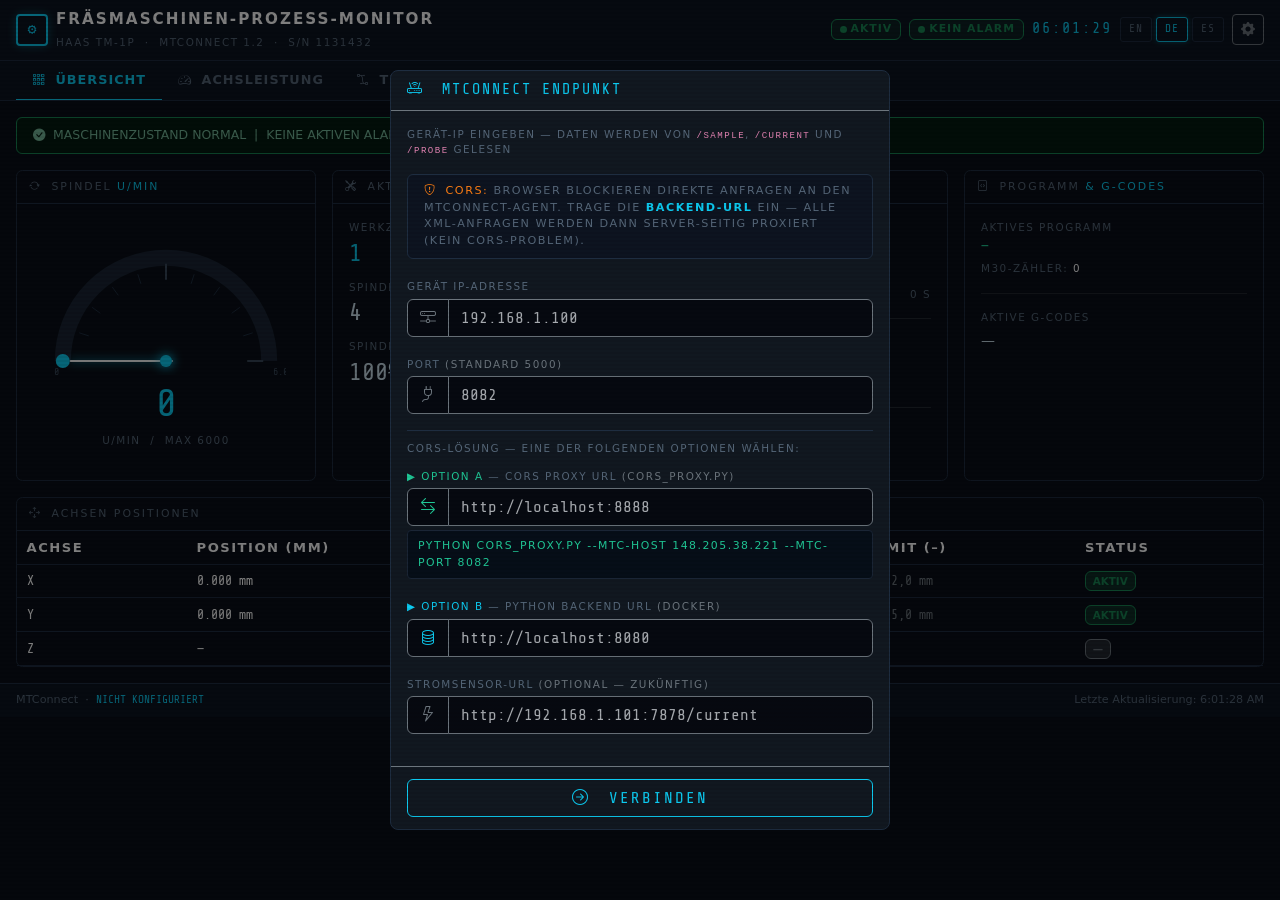
==== commit 2cfa6122: "added Prodution Information" ====
--- a/IIoT_Haas/frontend/index.html
+++ b/IIoT_Haas/frontend/index.html
@@ -341,6 +341,14 @@
     <button class="nav-link" data-bs-toggle="tab" data-bs-target="#tab-sensor" type="button" role="tab">
       <i class="bi bi-lightning-charge me-1"></i>
       <span data-i18n="tabSensor">STROMSENSOR</span>
+    </button>
+  </li>
+
+  <!-- Tab 5: Produktion (IE-Analyse) -->
+  <li class="nav-item" role="presentation">
+    <button class="nav-link" data-bs-toggle="tab" data-bs-target="#tab-production" type="button" role="tab">
+      <i class="bi bi-bar-chart-steps me-1"></i>
+      <span data-i18n="tabProduction">PRODUKTION</span>
     </button>
   </li>
 
@@ -870,6 +878,260 @@
     </div><!-- /row Sensor -->
   </div><!-- /tab-sensor -->
 
+
+  <!-- ═══════════════════════════════════════════════════════════════════ -->
+  <!-- TAB 5 — PRODUKTION                                                  -->
+  <!-- IE-relevante Kennzahlen: OEE, Werkzeugverschleiß, Kühlmittel,      -->
+  <!-- Aufspannungen, Thermokompensation, Ereignisprotokoll                -->
+  <!-- Alle Werte werden von renderProduction() in app.js befüllt         -->
+  <!-- ═══════════════════════════════════════════════════════════════════ -->
+
+  <div class="tab-pane fade" id="tab-production" role="tabpanel">
+
+    <!-- ── Warn-Banner: werden von renderProduction() ein-/ausgeblendet ── -->
+    <div id="prodBannerCoolant"
+         class="alert d-flex align-items-center gap-2 py-2 mb-2 alert-danger border-danger"
+         style="font-size:.78rem; display:none !important;">
+      <i class="bi bi-droplet-half me-1"></i>
+      <span data-i18n="prodCoolantWarn">Kein Kühlmittel aktiv — Spindel läuft ohne Kühlung. Trockenschnitt-Risiko.</span>
+    </div>
+    <div id="prodBannerWarmup"
+         class="alert d-flex align-items-center gap-2 py-2 mb-3 alert-warning border-warning"
+         style="font-size:.78rem; display:none !important;">
+      <i class="bi bi-thermometer-half me-1"></i>
+      <span data-i18n="prodWarmupWarn">Warmup-Kompensation deaktiviert — Erste-Teil-Maßabweichung ±0,05 mm möglich.</span>
+    </div>
+
+    <!-- ── Zeile 1: KPI-Karten ──────────────────────────────────────────── -->
+    <div class="row g-2 mb-3">
+
+      <!-- Spindelnutzung -->
+      <div class="col-6 col-md-3">
+        <div class="card h-100 text-center py-2">
+          <div class="lbl mb-1" data-i18n="prodSpindleUtil">SPINDELNUTZUNG</div>
+          <div id="kpiSpindleUtil" class="val-xl text-accent">—</div>
+          <div id="kpiSpindleUtilSub" class="lbl mt-1">— s / — s</div>
+        </div>
+      </div>
+
+      <!-- Letzter Zyklus -->
+      <div class="col-6 col-md-3">
+        <div class="card h-100 text-center py-2">
+          <div class="lbl mb-1" data-i18n="prodLastCycle">LETZTER ZYKLUS</div>
+          <div id="kpiLastCycle" class="val-xl text-accent2">—</div>
+          <div id="kpiLastCycleSub" class="lbl mt-1" data-i18n="prodCycleRunning">Aktuell: — s</div>
+        </div>
+      </div>
+
+      <!-- Teile gesamt -->
+      <div class="col-6 col-md-3">
+        <div class="card h-100 text-center py-2">
+          <div class="lbl mb-1" data-i18n="prodPartsTotal">TEILE GESAMT (M30)</div>
+          <div id="kpiPartsTotal" class="val-xl text-accent">—</div>
+          <div class="lbl mt-1" data-i18n="prodLifetime">Lebenszeit-Zähler</div>
+        </div>
+      </div>
+
+      <!-- Schichtzähler -->
+      <div class="col-6 col-md-3">
+        <div class="card h-100 text-center py-2">
+          <div class="lbl mb-1" data-i18n="prodPartsShift">SCHICHT (M30C2)</div>
+          <div id="kpiPartsShift" class="val-xl text-warning">—</div>
+          <div id="kpiPartsShiftWarn" class="lbl mt-1 text-danger" style="display:none;"
+               data-i18n="prodShiftWarn">Nie zurückgesetzt!</div>
+        </div>
+      </div>
+
+    </div><!-- /row KPIs -->
+
+    <!-- ── Zeile 2: OEE + Kühlmittelstatus ─────────────────────────────── -->
+    <div class="row g-2 mb-3">
+
+      <!-- OEE-Karte -->
+      <div class="col-12 col-md-7">
+        <div class="card h-100">
+          <div class="card-header">
+            <i class="bi bi-speedometer me-1"></i>
+            <span data-i18n="prodOEE">OEE-KOMPONENTEN</span>
+          </div>
+          <div class="card-body">
+
+            <!-- Spindelnutzung / Performance -->
+            <div class="d-flex align-items-center gap-2 mb-2">
+              <div class="lbl" style="width:110px;" data-i18n="prodPerformance">Leistung</div>
+              <div class="flex-grow-1" style="height:8px; background:#1a2535; border-radius:4px; overflow:hidden;">
+                <div id="oeeBarPerf" style="height:100%; width:0%; background:#fd7e14; border-radius:4px; transition:width .5s;"></div>
+              </div>
+              <div id="oeeValPerf" class="mono" style="width:48px; text-align:right; font-size:.85rem; color:#fd7e14;">—</div>
+            </div>
+
+            <!-- Verfügbarkeit (placeholder — no reject data) -->
+            <div class="d-flex align-items-center gap-2 mb-2">
+              <div class="lbl" style="width:110px;" data-i18n="prodAvailability">Verfügbarkeit</div>
+              <div class="flex-grow-1" style="height:8px; background:#1a2535; border-radius:4px; overflow:hidden;">
+                <div id="oeeBarAvail" style="height:100%; width:75%; background:#0dcaf0; border-radius:4px; transition:width .5s;"></div>
+              </div>
+              <div id="oeeValAvail" class="mono text-accent" style="width:48px; text-align:right; font-size:.85rem;">~75%</div>
+            </div>
+
+            <!-- Qualität -->
+            <div class="d-flex align-items-center gap-2 mb-3">
+              <div class="lbl" style="width:110px;" data-i18n="prodQuality">Qualität</div>
+              <div class="flex-grow-1" style="height:8px; background:#1a2535; border-radius:4px; overflow:hidden;">
+                <div style="height:100%; width:85%; background:#20c997; border-radius:4px;"></div>
+              </div>
+              <div class="mono lbl" style="width:48px; text-align:right; font-size:.85rem;" data-i18n="prodND">n.d.</div>
+            </div>
+
+            <!-- Laufzeitverhältnis -->
+            <div class="row g-2">
+              <div class="col-6">
+                <div class="lbl mb-1" data-i18n="prodSpindleTime">Spindellaufzeit</div>
+                <div id="oeeSpindleTime" class="val-sm text-accent2 mono">—</div>
+              </div>
+              <div class="col-6">
+                <div class="lbl mb-1" data-i18n="prodMachineRuntime">Maschinenlaufzeit</div>
+                <div id="oeeMachineTime" class="val-sm text-warning mono">—</div>
+              </div>
+            </div>
+
+          </div>
+        </div>
+      </div>
+
+      <!-- Kühlmittel-Status -->
+      <div class="col-12 col-md-5">
+        <div class="card h-100">
+          <div class="card-header">
+            <i class="bi bi-droplet me-1"></i>
+            <span data-i18n="prodCoolant">KÜHLMITTELSTATUS</span>
+          </div>
+          <div class="card-body">
+            <div class="row g-1" id="coolantStatusGrid">
+              <!-- Wird von renderProduction() befüllt -->
+              <!-- Format: 4 Zeilen × 2 Spalten mit Badge je Kanal -->
+            </div>
+          </div>
+        </div>
+      </div>
+
+    </div><!-- /row OEE + Kühlmittel -->
+
+    <!-- ── Zeile 3: Werkzeugbibliothek ─────────────────────────────────── -->
+    <div class="row g-2 mb-3">
+      <div class="col-12">
+        <div class="card">
+          <div class="card-header">
+            <i class="bi bi-tools me-1"></i>
+            <span data-i18n="prodToolLib">WERKZEUGBIBLIOTHEK — VERSCHLEISS &amp; GEOMETRIE</span>
+          </div>
+          <div class="card-body p-0">
+            <div class="table-responsive">
+              <table class="table table-dark table-sm table-hover mb-0"
+                     style="--bs-table-bg:transparent; font-size:.8rem;">
+                <thead>
+                  <tr>
+                    <th class="lbl ps-3" data-i18n="prodToolNo">T#</th>
+                    <th class="lbl" data-i18n="prodToolDiam">⌀ Geo (mm)</th>
+                    <th class="lbl" data-i18n="prodToolLen">L-Offset (mm)</th>
+                    <th class="lbl" data-i18n="prodToolLWear">L-Verschleiß</th>
+                    <th class="lbl" data-i18n="prodToolDWear">⌀-Verschleiß</th>
+                    <th class="lbl" data-i18n="prodToolStatus">Status</th>
+                  </tr>
+                </thead>
+                <tbody id="toolTableBody">
+                  <!-- Wird von renderProduction() befüllt -->
+                </tbody>
+              </table>
+            </div>
+            <div class="lbl px-3 py-2" style="font-size:.7rem; color:#3a4a5c;">
+              <span data-i18n="prodToolThreshold">Schwellenwert: L-Verschleiß ≥ 0,05 mm oder ⌀-Verschleiß ≥ 0,03 mm → Alarm</span>
+            </div>
+          </div>
+        </div>
+      </div>
+    </div>
+
+    <!-- ── Zeile 4: Aufspannungen + Thermokompensation + Ereignisprotokoll ── -->
+    <div class="row g-2">
+
+      <!-- Aufspannungsübersicht -->
+      <div class="col-12 col-md-4">
+        <div class="card h-100">
+          <div class="card-header">
+            <i class="bi bi-bounding-box-circles me-1"></i>
+            <span data-i18n="prodFixtures">AUFSPANNUNGEN</span>
+          </div>
+          <div class="card-body">
+            <div class="row g-1" id="fixtureGrid">
+              <!-- Wird von renderProduction() befüllt -->
+            </div>
+            <div id="fixtureDriftWarn" class="lbl mt-2" style="display:none; font-size:.7rem; color:#fd7e14;">
+              <i class="bi bi-exclamation-triangle me-1"></i>
+              <span data-i18n="prodFixtureDrift">G55/G56 X-Abstand &lt;1 mm — Setup-Fehler prüfen</span>
+            </div>
+          </div>
+        </div>
+      </div>
+
+      <!-- Thermokompensation -->
+      <div class="col-12 col-md-4">
+        <div class="card h-100">
+          <div class="card-header">
+            <i class="bi bi-thermometer-half me-1"></i>
+            <span data-i18n="prodThermal">THERMOKOMPENSATION</span>
+          </div>
+          <div class="card-body">
+
+            <div class="d-flex justify-content-between mb-2" style="font-size:.82rem;">
+              <span class="lbl" data-i18n="prodWarmupTime">Warmup-Zeit</span>
+              <span id="thermalWarmupTime" class="mono text-danger">0 min</span>
+            </div>
+            <div class="d-flex justify-content-between mb-2" style="font-size:.82rem;">
+              <span class="lbl">X</span>
+              <span id="thermalX" class="mono text-danger">0.0 mm</span>
+            </div>
+            <div class="d-flex justify-content-between mb-2" style="font-size:.82rem;">
+              <span class="lbl">Y</span>
+              <span id="thermalY" class="mono text-danger">0.0 mm</span>
+            </div>
+            <div class="d-flex justify-content-between mb-3" style="font-size:.82rem;">
+              <span class="lbl">Z</span>
+              <span id="thermalZ" class="mono text-danger">0.0 mm</span>
+            </div>
+
+            <div id="thermalWarnBox"
+                 class="alert alert-danger border-danger py-2"
+                 style="font-size:.72rem; display:none;">
+              <span data-i18n="prodThermalWarnDetail">
+                Kompensation deaktiviert.<br>
+                Empfehlung: 15 min · X 300 mm · Y 150 mm · Z 200 mm
+              </span>
+            </div>
+
+          </div>
+        </div>
+      </div>
+
+      <!-- Ereignisprotokoll -->
+      <div class="col-12 col-md-4">
+        <div class="card h-100">
+          <div class="card-header">
+            <i class="bi bi-journal-text me-1"></i>
+            <span data-i18n="prodEventLog">EREIGNISPROTOKOLL</span>
+          </div>
+          <div class="card-body p-0">
+            <div id="eventLogList" style="font-size:.78rem;">
+              <!-- Wird von renderProduction() befüllt -->
+            </div>
+          </div>
+        </div>
+      </div>
+
+    </div><!-- /row Aufspannungen etc. -->
+
+  </div><!-- /tab-production -->
+
 </div><!-- /tab-content -->
 
 
@@ -909,7 +1171,7 @@
 <script src="https://cdn.jsdelivr.net/npm/bootstrap@5.3.3/dist/js/bootstrap.bundle.min.js"></script>
 
 <!-- Übersetzungsdatei: definiert das i18n-Dictionary und setLanguage() -->
-<script src="../js/js_i18n.js"></script>
+<script src="../js/i18n.js"></script>
 
 <!-- Hauptanwendungslogik: Datenabruf, Parsing, Canvas-Zeichnung, UI-Rendering -->
 <script src="../js/app.js"></script>
